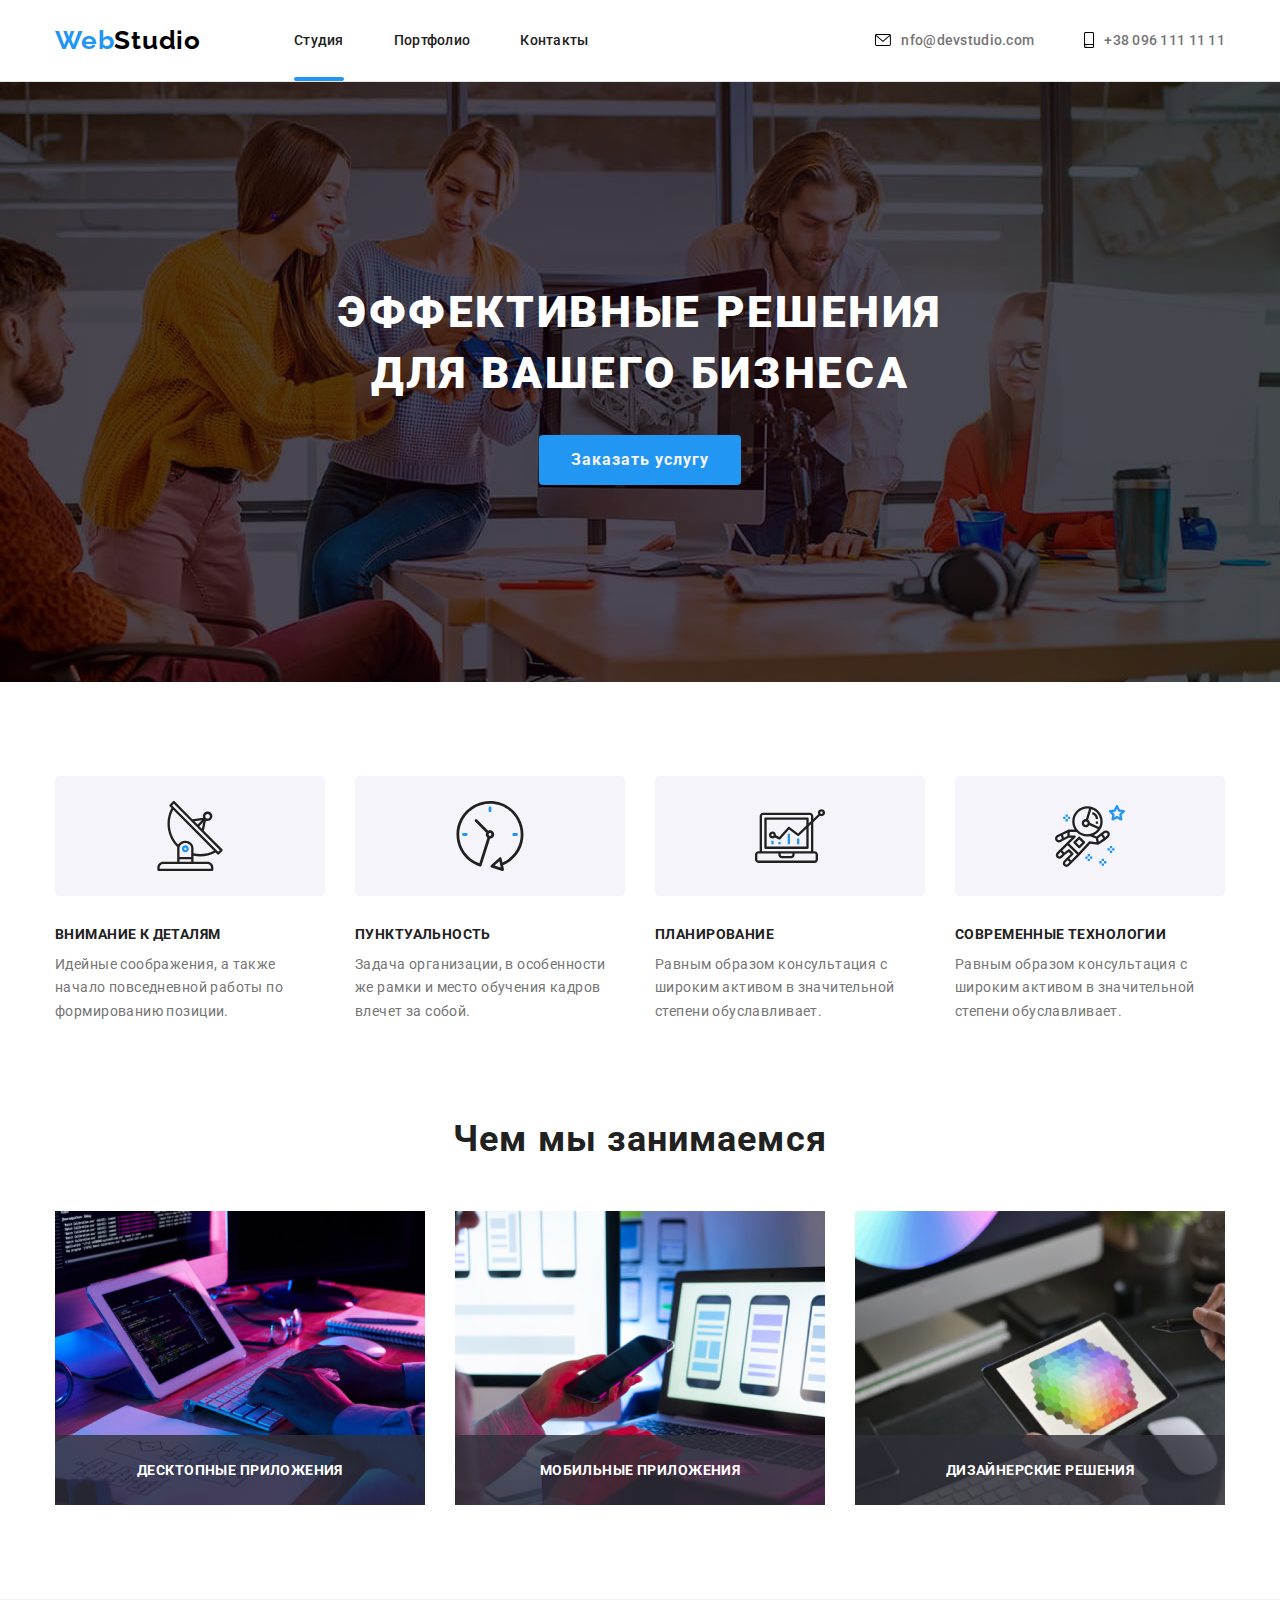
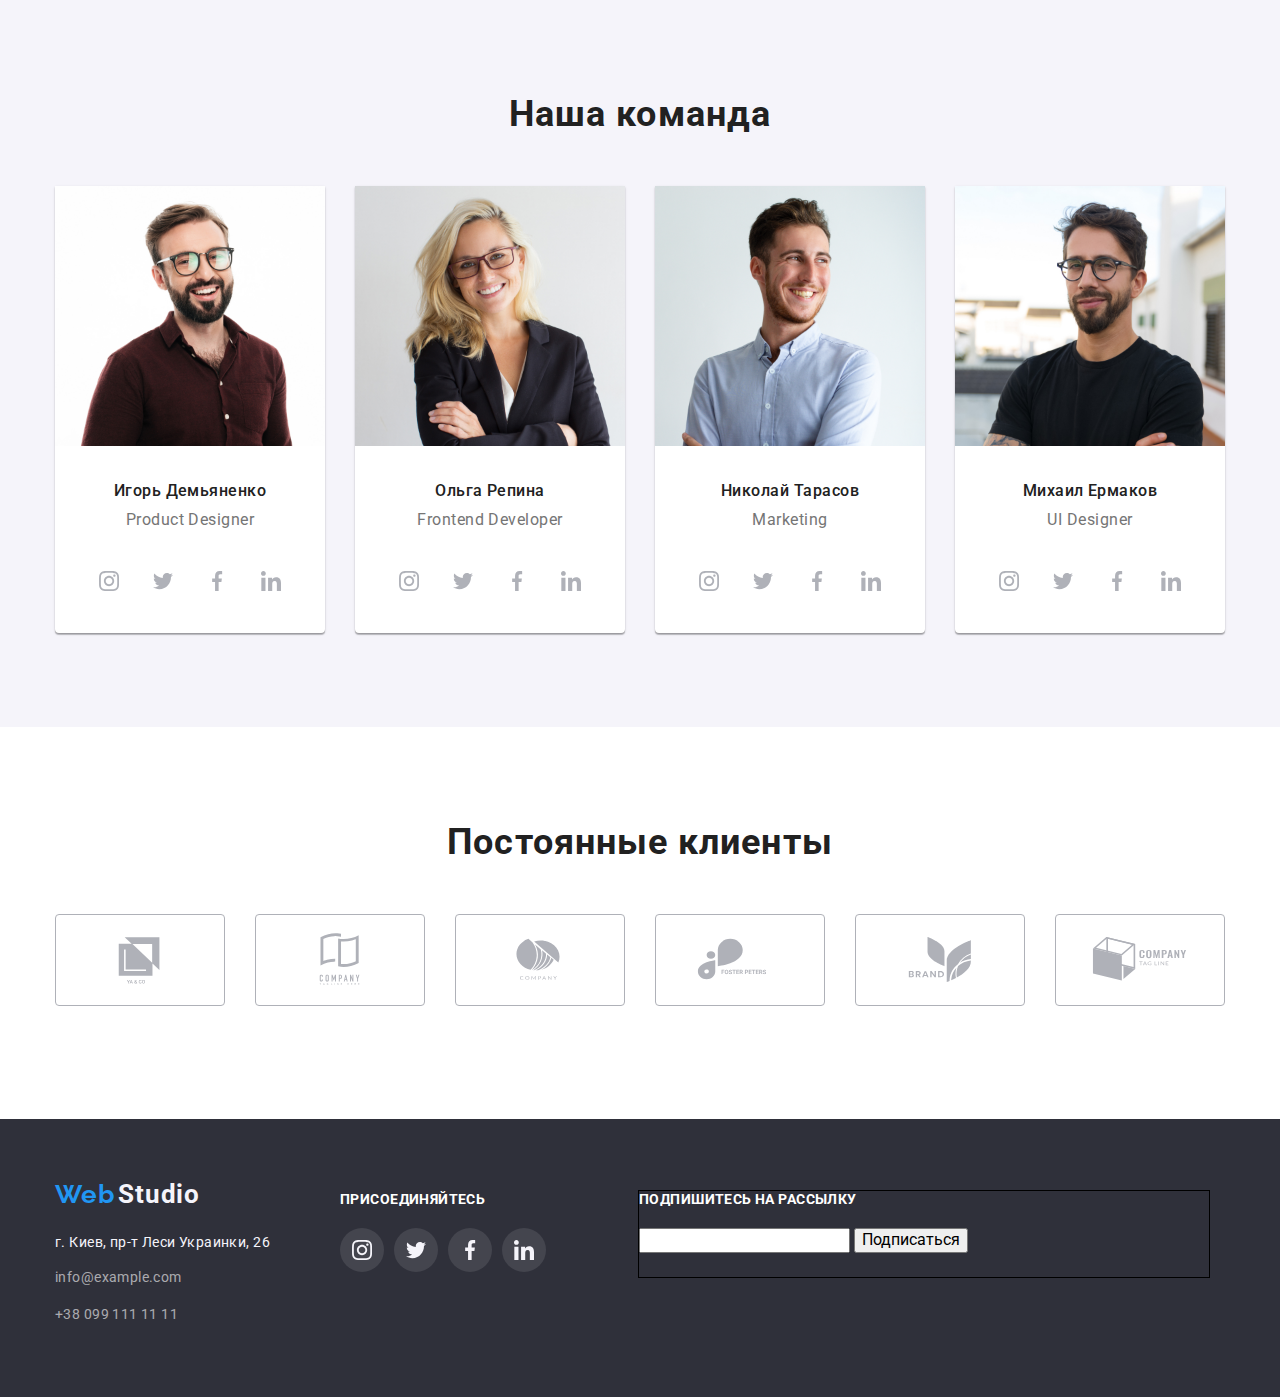
==== index.html @ 7c8ca5d4 "push" ====
<!DOCTYPE html>
<html lang="ru">

<head>
    <meta charset="UTF-8">
    <meta http-equiv="X-UA-Compatible" content="IE=edge">
    <meta name="viewport" content="width=device-width, initial-scale=1.0">
    <title>WebStudio</title>
    <link rel="stylesheet" href="https://cdnjs.cloudflare.com/ajax/libs/modern-normalize/1.1.0/modern-normalize.min.css">
    <link rel="stylesheet" href="./css/styles.css">
    
    <link rel="preconnect" href="https://fonts.googleapis.com">
    <link rel="preconnect" href="https://fonts.gstatic.com" crossorigin>
    <link href="https://fonts.googleapis.com/css2?family=Raleway:wght@700&family=Roboto:wght@400;500;700;900&display=swap" rel="stylesheet"> 
</head>
<body>
<header class="page-header">
    <div class="conteiner conteiner-nav">
    <nav class="conteiner-nav">   
    <a href="index.html" class="logo"><span class="web">Web</span>Studio</a>
    <ul class="site-nav list">
        <li class="item">
            <a class="link current"  href="index.html">Студия</a>
        </li>
        <li class="item">
            <a class="link" href="portfolio.html">Портфолио</a>
        </li>
        <li class="item">
            <a class="link" href="#">Контакты</a>
        </li>
    </ul>
</nav>
<ul class="list-contacts list">
    <li class="item">
        <a class="contact" href="mailto:nfo@devstudio.com">
            <svg class="icon-mail">
                <use href="./img/SVG/icons.svg#envelope"></use>
                </svg> 
            nfo@devstudio.com</a>
    </li>
    <li class="item">
        <a class="contact" href="tel:+380961111111">
            <svg class="icon-tell">
                <use href="./img/SVG/icons.svg#smartphone"></use>
                </svg> 
            +38 096 111 11 11</a>
    </li>
</ul>
</div>
</header>
<main>
    <div class="conteiner-fon">
        <section class="hero">
        <div class="conteiner">
            <h1 class="hero-caption">Эффективные решения для вашего бизнеса</h1>
            <button class="hero-button" data-modal-open  type="button">Заказать услугу</button>   
        </div>
        </section>
        </div>
    <section class="post">
        <div class="conteiner post-cont">
        <ul class="list post-conteiner">
            <li class="list-post">

                <div class="icon-post-conteiner">
                    <svg class="icon-post">
                    <use href="./img/SVG/icons.svg#antenna"></use>
                    </svg> 
                </div>

                <h3 class="post-title">Внимание к деталям</h3>
               <p class="post-text"> Идейные соображения, а также начало повседневной работы по формированию позиции.</p>
            </li>
            <li class="list-post icon-clock">
                <div class="icon-post-conteiner">
                    <svg class="icon-post">
                    <use href="./img/SVG/icons.svg#clock"></use>
                    </svg> 
                </div>
                <h3 class="post-title">Пунктуальность</h3>
                <p class="post-text">Задача организации, в особенности же рамки и место обучения кадров влечет за собой.</p>
            </li>
            <li class="list-post icon-diagram">
                <div class="icon-post-conteiner">
                    <svg class="icon-post">
                    <use href="./img/SVG/icons.svg#diagram"></use>
                    </svg> 
                </div>
                <h3 class="post-title">Планирование</h3>
                <p class="post-text"> Равным образом консультация с широким активом в значительной степени обуславливает.</p>
            </li>
            <li class="list-post icon-astronaut">
                <div class="icon-post-conteiner">
                    <svg class="icon-post">
                    <use href="./img/SVG/icons.svg#astronaut"></use>
                    </svg> 
                </div>
                <h3 class="post-title">Современные технологии</h3>
                <p class="post-text"> Равным образом консультация с широким активом в значительной степени обуславливает.</p>
            </li>
        </ul>
    </div>
    </section>
    <section class="work">
        <div class="conteiner">
        <h2 class="work-title">Чем мы занимаемся</h2>
        <ul class="list work-conteiner">
        <div class="work-title-conteiner">
            <li class="list-work"><img src="img/box1.jpg" width="370" alt="Разрабатка программы">
            <div class="img-work-conainer">
                <p class="text-work-conteiner">Десктопные приложения</p>
            </div>
        </div>
            </li>

            <div class="work-title-conteiner">
            <li class="list-work"><img src="img/img.jpg" width="370" alt="Мобильное приложение">
                <div class="img-work-conainer">
                    <p class="text-work-conteiner">Мобильные приложения</p>
                </div>
            </div>
            </li>
             
            <div class="work-title-conteiner">
            <li class="list-work"><img src="img/img1.jpg" width="370" alt="Дизайн">
                <div class="img-work-conainer">
                    <p class="text-work-conteiner">Дизайнерские решения</p>
                </div>
            </div>
            </li>
        </ul>
    </div>
    </section>

      
    <section class="team team-fon">
        <div class="conteiner team-cont">
        <h2 class="team-caption">Наша команда</h2> 
        <ul class="list team-conteiner">
            <li class="team-picture">
                <img class="picture" src="img/img5.jpg" width="270" alt="Игорь Демьяненко">
                <h3 class="team-title">Игорь Демьяненко</h3>
                <p class="team-text">Product Designer</p>
                <ul class="box-icon">
                    <li>
                        <a href="#" class="button">
                        <svg class="icon-button">
                        <use href="./img/SVG/icons.svg#instagram"></use>
                        </svg>  
                    </a>
                    </li>

                    <li>
                        <a href="#" class="button">
                        <svg class="icon-button">
                        <use href="./img/SVG/icons.svg#twitter"></use>
                        </svg>  
                    </a>
                    </li>

                    <li>
                        <a href="#" class="button">
                        <svg class="icon-button" >
                        <use href="./img/SVG/icons.svg#facebook"></use>
                        </svg>  
                    </a>
                    </li>

                    <li>
                        <a href="#" class="button">
                        <svg class="icon-button" >
                        <use href="./img/SVG/icons.svg#linkedin"></use>
                        </svg>  
                    </a>
                    </li>
                </ul>
            </li>

            <li class="team-picture">
                <img class="picture" src="img/img4.jpg" width="270" alt="Ольга Репина">
                <h3 class="team-title">Ольга Репина</h3>
                <p class="team-text">Frontend Developer</p>
                <ul class="box-icon">
                    <li>
                        <a href="#" class="button">
                        <svg class="icon-button">
                        <use href="./img/SVG/icons.svg#instagram"></use>
                        </svg>  
                    </a>
                    </li>

                    <li>
                        <a href="#" class="button">
                        <svg class="icon-button">
                        <use href="./img/SVG/icons.svg#twitter"></use>
                        </svg>  
                    </a>
                    </li>

                    <li>
                        <a href="#" class="button">
                        <svg class="icon-button" >
                        <use href="./img/SVG/icons.svg#facebook"></use>
                        </svg>  
                    </a>
                    </li>

                    <li>
                        <a href="#" class="button">
                        <svg class="icon-button" >
                        <use href="./img/SVG/icons.svg#linkedin"></use>
                        </svg>  
                    </a>
                    </li>
                </ul>
            </li>

            <li class="team-picture">
                <img class="picture" src="img/img2.jpg" width="270" alt="Николай Тарасов">
                <h3 class="team-title">Николай Тарасов</h3>
                <p class="team-text">Marketing</p>
                <ul class="box-icon">
                    <li>
                        <a href="#" class="button">
                        <svg class="icon-button">
                        <use href="./img/SVG/icons.svg#instagram"></use>
                        </svg>  
                    </a>
                    </li>

                    <li>
                        <a href="#" class="button">
                        <svg class="icon-button">
                        <use href="./img/SVG/icons.svg#twitter"></use>
                        </svg>  
                    </a>
                    </li>

                    <li>
                        <a href="#" class="button">
                        <svg class="icon-button" >
                        <use href="./img/SVG/icons.svg#facebook"></use>
                        </svg>  
                    </a>
                    </li>

                    <li>
                        <a href="#" class="button">
                        <svg class="icon-button" >
                        <use href="./img/SVG/icons.svg#linkedin"></use>
                        </svg>  
                    </a>
                    </li>
                </ul>
            </li>

            <li class="team-picture">
                <img class="picture" src="img/img3.jpg" width="270" alt="Михаил Ермаков">
                <h3 class="team-title">Михаил Ермаков</h3>
                <p class="team-text">UI Designer</p>
                <ul class="box-icon">
                    <li>
                        <a href="#" class="button">
                        <svg class="icon-button">
                        <use href="./img/SVG/icons.svg#instagram"></use>
                        </svg>  
                    </a>
                    </li>

                    <li>
                        <a href="#" class="button">
                        <svg class="icon-button">
                        <use href="./img/SVG/icons.svg#twitter"></use>
                        </svg>  
                    </a>
                    </li>

                    <li>
                        <a href="#" class="button">
                        <svg class="icon-button" >
                        <use href="./img/SVG/icons.svg#facebook"></use>
                        </svg>  
                    </a>
                    </li>

                    <li>
                        <a href="#" class="button">
                        <svg class="icon-button" >
                        <use href="./img/SVG/icons.svg#linkedin"></use>
                        </svg>  
                    </a>
                    </li>
                </ul>
            </li>
        </ul>
    </div>
    </section>
 

    <section class="clients">
        <div class="conteiner clients-conteiner">
            <h2 class="clients-caption">Постоянные клиенты</h2>
            <ul class="list box-caption">

                <li>
                    <a href="#" class="box-clients">
                        <svg class="box-button">
                        <use href="./img/SVG/icons.svg#Logo"></use>
                        </svg>  
                    </a>
                </li>

                <li>
                    <a href="#" class="box-clients">
                    <svg class="box-button">
                        <use href="./img/SVG/icons.svg#Logo-1"></use>
                        </svg> 
                    </a>
                </li>

                <li> 
                    <a href="#" class="box-clients">
                    <svg class="box-button">
                        <use class="box-button-clien" href="./img/SVG/icons.svg#Logo-2"></use>
                        </svg> 
                    </a>
                </li>

                <li >
                    <a href="#" class="box-clients">
                    <svg class="box-button">
                        <use href="./img/SVG/icons.svg#Logo-3"></use>
                        </svg> 
                    </a>
                </li>

                <li> 
                    <a href="#" class="box-clients">
                    <svg class="box-button">
                        <use href="./img/SVG/icons.svg#Logo-4"></use>
                        </svg>  
                    </a> 
                </li>

                <li>
                    <a href="#" class="box-clients">
                    <svg class="box-button">
                        <use href="./img/SVG/icons.svg#Logo-5"></use>
                        </svg> 
                    </a>
                </li>
            </ul>
         </div>
    </section>
</main>

<footer class="footer">
    <div class="conteiner footer-conteiner">
        <div class="logo-conteiner">
        <div class="logo-web">
         <span class="web-footer">Web</span> <span class="logo-footer">Studio</span>
        </div>
       <address> 
        <p class="address">г. Киев, пр-т Леси Украинки, 26</p>
        <ul class="items-contacts list">
            <li class="item">
                <a class="contact-footer" href="mailto:info@example.com">info@example.com</a>
            </li>
            <li class="item">
                <a class="contact-footer" href="tel:+380991111111">+38 099 111 11 11</a>
            </li>
        </ul>
    </address>
     </div>
     
    <div class="footer-social-networks">
    <div class="social-networks">
    <h3 class="title">присоединяйтесь</h3>
    
    <ul class="footer-icon list">

    <li>
        <a href="#"  class="button-social-networks">
            <svg class="icon-button-networks">
            <use href="./img/SVG/icons.svg#instagram"></use>
            </svg>  
        </a>
    </li>
    <li>
        <a href="#"  class="button-social-networks">
        <svg class="icon-button-networks">
        <use href="./img/SVG/icons.svg#twitter"></use>
        </svg>  
    </a>
    </li>
    <li>
        <a href="#"  class="button-social-networks">
        <svg class="icon-button-networks">
        <use href="./img/SVG/icons.svg#facebook"></use>
        </svg>  
    </a>
    </li>
    <li>
        <a href="#"  class="button-social-networks">
        <svg class="icon-button-networks">
        <use href="./img/SVG/icons.svg#linkedin"></use>
        </svg>  
    </a>
    </li>
    </ul>
    </div>
</div>

<div class="footer-subscribe">
    <h3 class="title">Подпишитесь на рассылку</h3>
    <form action="">
        <label for="">
            <input type="email" name="email">
        </label>
        <button>Подписаться</button>
    </form>

</div>

</div>
</footer>

<div class="backdrop is-hidden" data-modal>
    <div class="modal">
        <button class="close" data-modal-close>
            <svg class="close-img">
                <use href="./img/SVG/icons.svg#close"></use>
            </svg>
        </button>
    </div>
</div>

<script src="./js/modal.js"></script>
</body>
</html>
---- css/styles.css ----
/* normalize */
html{
  box-sizing: border-box;
}
*,
*::before,
*::after {
  box-sizing:inherit;
}

ol, ul, li{
  margin: 0;
  padding: 0;
}

h1, h2, h3, h4, h5, h6{
  margin: 0;
  padding: 0;
}
p{
  margin: 0;
  padding: 0;
}
a {
  display: inline-block;
}


:root{
  --primary-text-color:#212121;
  --secondary-text-color:#757575;
  --accent-color:#2196F3;
  --contact-color:rgba(255, 255, 255, 0.6);
  --logo-color:#000000;
  --button-color:#F5F4FA;
  --background-color:#2F303A;
  --white-color:#FFFFFF;
  --color-examples-border:#EEEEEE;
  --box-button:#AFB1B8;
}

body{
  font-family: 'Roboto', sans-serif;
  background-color: var(--white-color);

}

.list{
list-style: none;
}

/* conteiner */

.conteiner{
width: 1200px;
padding-left: 15px;
padding-right: 15px;
margin-left: auto;
margin-right: auto;
/* outline: 1px solid black; */
}

/* page-header */
.page-header{
  border-bottom: 1px solid #E5E5E5;
}
/* logo*/
.web{
font-family: 'Raleway';
font-style: normal;
font-weight: 700;
font-size: 26px;
line-height: 1.2;
letter-spacing: 0.03em;
color:var(--accent-color) ;
text-decoration: none;
}
.logo{
font-family: 'Raleway';
font-style: normal;
font-weight: 700;
font-size: 26px;
line-height: 1.2;
letter-spacing: 0.03em;
color: var(--logo-color);
text-decoration: none;
transition: color 250ms cubic-bezier(0.4, 0, 0.2, 1);
}
.logo:hover,
.logo:focus{
color:var(--accent-color);
}


/* footer */

.footer{
  padding-top: 60px;
  padding-bottom: 60px;
}

.footer .web-footer {
font-family: 'Raleway';
font-style: normal;
font-weight: 700;
font-size: 26px;
line-height: 1.2;
letter-spacing: 0.03em;
color:var(--accent-color) ;
text-decoration: none;
}

.footer .logo-footer{
font-style: normal;
font-weight: 700;
font-size: 26px;
line-height: 1.2;
letter-spacing: 0.03em;
color: var(--button-color);
}
/* .footer-color .logo-footer:hover,
.footer-color .logo-footer:hover{
color:var(--accent-color);
} */

/* footer-color */
.footer{
  background-color: var(--background-color);
}

.logo-web{
  margin-bottom: 20px;
}

.footer-conteiner{
  display: flex;
}
.logo-conteiner{
  display: block;
}

.footer-social-networks{
  display: flex;
  margin-top: 12px;
  margin-left: 70px;
}

.social-networks{
  display: block;

}
.title{
  font-style: normal;
  font-weight: 700;
  font-size: 14px;
  line-height: 1.2;
  letter-spacing: 0.03em;
  text-transform: uppercase;
  
  color: #FFFFFF;

  margin-bottom: 20px;
  text-align:left;
  
}
.footer-icon{
  display: flex;
  gap: 10px;
}

.button-social-networks{
  border: none;
  width: 44px;
  height: 44px;
  padding: 12px;
  background-color:rgba(255, 255, 255, 0.1);
  border-radius: 120px;
  cursor: pointer;
  transition:background-color 250ms cubic-bezier(0.4, 0, 0.2, 1);
}
.button-social-networks:hover,
.button-social-networks:focus{
background-color: var(--accent-color);
}


.icon-button-networks{
  width: 20px;
  height: 20px;
  cursor: pointer;
  fill:var(--button-color);
  }
  
.button-social-networks:hover .icon-button-networks,
.button-social-networks:focus .icon-button-networks{
fill:var(--button-color);
}

.footer-subscribe{
  width: 570px;
  height: 86px;
  outline: 1px solid black;
  margin-left: 93px;
  margin-top: 12px;
  padding: 0;
}


/* conteiner-nav */
.conteiner-nav{
display: flex;
align-items: center;
}

/* site-nav */
.site-nav{
display: flex;
margin-left: 93px;
}

.link{
display: block;
padding-top:32px;
padding-bottom:32px;

font-style: normal;
font-weight: 500;
font-size: 14px;
line-height: 1.2;
letter-spacing: 0.02em;
color: var(--primary-text-color);
text-decoration: none;

transition: color 250ms cubic-bezier(0.4, 0, 0.2, 1);
}


.site-nav .link:hover,
.site-nav .link:focus
{
color: var(--accent-color);
}



.site-nav .item + .item{
  margin-left: 50px;
}


.item{
  position: relative;
  
}

.current:after{
  position: absolute;
  display: block;
  content: " ";
  width:100%;
  height:4px;
  border-radius: 2px;
  background-color: var(--accent-color);
  bottom: 0;
  left: 0;

  transition: transform 250ms cubic-bezier(0.4, 0, 0.2, 1);
  transform: scaleX(1);
  
}

.current:hover::after{
  transform: scaleX(0);
  
}





/* list-contacts */
.list-contacts{
display:flex;
align-items: center;
margin-left: auto;
}

.contact{
display: flex;
font-style: normal;
font-weight: 500;
font-size: 14px;
line-height: 1.2;
letter-spacing: 0.02em;
color: var(--secondary-text-color);
text-decoration: none;

align-items: center;
justify-content: center;

transition: color 250ms cubic-bezier(0.4, 0, 0.2, 1);
}

.list-contacts .contact:hover,
.list-contacts .contact:focus{
color: var(--accent-color);
}

.list-contacts .item + .item{
  margin-left: 50px;
}

/* icon-mail */
.icon-mail{
  width: 16px;
  height: 12px;
  margin-right: 10px;
  cursor: pointer;

  transition: fill 250ms cubic-bezier(0.4, 0, 0.2, 1);
}
.icon-mail:hover,
.icon-mail:focus{
  fill: var(--accent-color);
}

.contact:hover .icon-mail,
.contact:focus .icon-mail{
  fill: var(--accent-color);
}

.icon-tell{
  width: 10px;
  height: 16px;
  margin-right: 10px;
  cursor: pointer;
  transition: fill 250ms cubic-bezier(0.4, 0, 0.2, 1);

}

.icon-tell:hover,
.icon-tell:focus{
  fill: var(--accent-color);
}

.contact:hover .icon-tell,
.contact:focus .icon-tell{
  fill: var(--accent-color);
}

/* items-contacts */

.contact-footer{
font-style: normal;
font-weight: 400;
font-size: 14px;
line-height: 2;
letter-spacing: 0.03em;
color: var(--contact-color);
text-decoration: none;
margin-bottom: 9px;

transition: color 250ms cubic-bezier(0.4, 0, 0.2, 1);
}

.contact-footer:hover,
.contact-footer:focus
{
color: var(--accent-color);
}

.address{
font-style: normal;
font-weight: 400;
font-size: 14px;
line-height: 1.7;
letter-spacing: 0.03em;
color: var(--button-color);

margin-bottom: 9px;
}


/* hero */
.conteiner-fon{
  max-width: 1600px;
  height: 600px;
  margin-left: auto;
  margin-right: auto;
  /* outline: 1px solid black; */

 background-image: linear-gradient(
  to right,
  rgba(12, 2, 2, 0.5),
  rgba(17, 5, 17, 0.5),
  rgba(3, 10, 3, 0.5)),
  url(../img/Fon.jpg);
  background-position: center;
  background-size: cover;
  background-repeat: no-repeat;
}

.hero{
  text-align: center;
  padding-top: 200px;
  padding-bottom: 200px; 
}
.hero .hero-caption{
width: 696px;
margin-left: auto;
margin-right: auto;
margin-bottom: 30px;

font-style: normal;
font-weight: 900;
font-size: 44px;
line-height: 1.4;
text-align: center;
letter-spacing: 0.06em;
text-transform: uppercase;
color:var(--white-color);
}

.hero .hero-button{
padding: 10px 32px;

font-style: normal;
font-weight: 700;
font-size: 16px;
line-height: 1.9;
align-items:center;
text-align:center;
letter-spacing: 0.06em;
color: var(--button-color);

background-color:var(--accent-color);
min-width: 200px;
height: 50px;
border-radius: 4px;
cursor: pointer;
border:transparent;
}
.hero .hero-button:hover,
.hero .hero-button:focus{
color:var(--logo-color);
box-shadow: 0px 4px 4px rgba(0, 0, 0, 0.15);
}


/* post */
.post-conteiner{
  display: flex;
  gap: 30px;
}
.post-conteiner .list-post{
  width: 270px;
  text-align: left;
}



.post{
text-align: center;
padding-bottom: 94px;
padding-top: 94px;
}

.post .post-title{
margin-bottom: 10px;

font-style: normal;
font-weight: 700;
font-size: 14px;
line-height: 1.2;
letter-spacing: 0.03em;
text-transform: uppercase;
color: var(--primary-text-color);
}
.post .post-text{
font-style: normal;
font-weight: 400;
font-size: 14px;
line-height: 1.7;
letter-spacing: 0.03em;

color: var(--secondary-text-color);
}


.icon-post-conteiner{
  width: 270px;
  height: 120px;
  background-repeat: no-repeat;
  background-position: center;
  background-color: var(--button-color);
  border-radius: 4px;
  margin-bottom: 30px;

  display: flex;
  justify-content: center;
  align-items: center;

  /* padding: 25px 100px;
  margin-bottom: 30px; */
  /* outline: 1px solid black; */
}
.icon-post{
  width:70px;
  height:70px;
}

/* work */
.work{
  padding-bottom: 94px;
}

.work-conteiner{
display: flex;
gap: 30px;
}

.list-work{
 display: flex;
}
/* .work-conteiner .list-work+ .list-work{
  margin-left: 30px;
} */


.work .work-title{
margin-bottom: 50px;

font-style: normal;
font-weight: 700;
font-size: 36px;
line-height: 1.2;
text-align: center;
letter-spacing: 0.03em;
color: var(--primary-text-color);
}
.work-title-conteiner{
  position: relative;
}

.img-work-conainer{
  display: flex;
  width: 100%;
  height: 70px;
  background: rgba(47, 48, 58, 0.8);
  justify-content: center;
  align-items: center;

  position: absolute;
  bottom: 0;
  left: 0;
}

.text-work-conteiner{
  display: block;
font-style: normal;
font-weight: 700;
font-size: 14px;
line-height: 1.2;
text-align: center;
letter-spacing: 0.03em;
text-transform: uppercase;
color: var(--white-color);

}


/* team-fon */

.team-fon{
margin-left: auto;
margin-right: auto;
background-color: #F5F4FA;
}
/* team */
.team{
  padding-bottom: 94px;
  padding-top: 94px;
}
.team-conteiner{
display: flex;
justify-content: space-between;
}


.team-picture{
border: var(--white-color);
box-shadow: 0px 1px 3px rgba(0, 0, 0, 0.12), 0px 1px 1px rgba(0, 0, 0, 0.14), 0px 2px 1px rgba(0, 0, 0, 0.2);
border-radius: 0px 0px 4px 4px;
background: var(--white-color);
}
 
.picture{
margin-bottom: 30px;
}

.team .team-caption{
margin-bottom: 50px;

font-style: normal;
font-weight: 700;
font-size: 36px;
line-height: 1.2;
text-align: center;
letter-spacing: 0.03em;
color: var(--primary-text-color);
}
.team .team-title{
margin-bottom: 10px;

font-style: normal;
font-weight: 500;
font-size: 16px;
line-height: 1.2;
text-align: center;
letter-spacing: 0.03em;
color: var(--primary-text-color);
}
.team .team-text{
margin-bottom: 30px;

font-family: 'Roboto';
font-style: normal;
font-weight: 400;
font-size: 16px;
line-height: 1.2;
text-align: center;
letter-spacing: 0.03em;
color: var(--secondary-text-color);
}

.box-icon{
  display:flex;
  width: 206px;
  height: 44px;
  list-style: none;
  margin-left: auto;
  margin-right: auto;
  margin-bottom: 30px;
  justify-content: space-between;
  
  /* outline: 1px solid tomato; */
}
.button{
  border: none;
  width: 44px;
  height: 44px;
  padding: 12px;
  background-color:var(--white-color);
  border-radius: 120px;
  cursor: pointer;

  transition: background-color 250ms cubic-bezier(0.4, 0, 0.2, 1);
}
.button:hover,
.button:focus{
background-color: var(--accent-color);
}

.icon-button{
width: 20px;
height: 20px;
cursor: pointer;
fill:var(--box-button);

transition:fill 250ms cubic-bezier(0.4, 0, 0.2, 1);
}

.icon-button:hover,
.icon-button:focus{
fill: var(--white-color);
}

.button:hover .icon-button,
.button:focus .icon-button{
fill: var(--white-color);
}

/* clients */
.clients{
  padding-top: 94px;
  padding-bottom: 113px;
}
.clients-caption{
font-style: normal;
font-weight: 700;
font-size: 36px;
line-height: 1.2;
text-align: center;
letter-spacing: 0.03em;
color: var(--primary-text-color);
margin-bottom: 50px;
}


.box-clients{
  display:flex;
  width: 170px;
  height: 92px;
  list-style: none;
  border: 1px solid #AFB1B8;
  border-radius: 4px;
  align-items: center;
  cursor: pointer;
  justify-content: center;

  transition: border-color 250ms cubic-bezier(0.4, 0, 0.2, 1);

/* outline: 1px solid black; */
}
.box-clients:hover,
.box-clients:focus{
  border-color: var(--accent-color);
}

.box-caption{
  display: flex;
  gap: 30px;
  /* outline: 1px solid black; */
}

.box-button{
 display:block;
 width: 106px;
 height: 60px;
 fill:#AFB1B8;
 cursor: pointer;

 transition: fill 250ms cubic-bezier(0.4, 0, 0.2, 1);
 /* outline: 1px solid black; */
}

.box-button:hover,
.box-button:focus{
  fill:var(--accent-color);
}

.box-clients:hover .box-button,
.box-clients:focus .box-button{
  fill:var(--accent-color);
}

/*----------- Портфолио-----------  */

/* bar */
.examples{
padding-top: 94px;
padding-bottom: 94px;
}
.button-conteiner{
display: flex;
justify-content: center;
margin-bottom: 50px;
}
.button-conteiner .button-item + .button-item{
margin-left: 8px;
}

.examples .button-bar{
padding: 6px 22px;
min-width: 73px;

font-family: 'Roboto';
font-style: normal;
font-weight: 500;
font-size: 16px;
line-height: 1.6;
text-align: center;
letter-spacing: 0.03em;

cursor: pointer;
background-color:var(--button-color);
color: var(--primary-text-color);
border:transparent;
border-radius: 4px;

transition: background-color 250ms cubic-bezier(0.4, 0, 0.2, 1), 
color 250ms cubic-bezier(0.4, 0, 0.2, 1),
box-shadow 250ms cubic-bezier(0.4, 0, 0.2, 1);
}
.examples .button-bar:focus,
.examples .button-bar:hover{
background-color:var(--accent-color);
color:var(--button-color);
box-shadow: 0 10px 10px -5px rgba(0, 0, 0, 0.3);
}
/* examples */
.examples-conteiner{
display: flex;
flex-wrap: wrap;
gap: 30px;
}
.examples-img{
display: block;
}


.examples-border{
width: 370px;
height: 404px;
border: 1px solid var(--color-examples-border);
cursor: pointer;
transition: box-shadow 250ms cubic-bezier(0.4, 0, 0.2, 1);
}

.examples-border:hover{
 box-shadow: 0px 1px 1px rgba(0, 0, 0, 0.12),
 0px 4px 4px rgba(0, 0, 0, 0.06), 1px 4px 6px rgba(0, 0, 0, 0.16);
}

.examples-border:nth-child(n + 7){
  margin-bottom:0px;
  /* background-color: tomato; */
}

/* overlay portfolio  */
.examples-border-img{
  position: relative;
  overflow: hidden;

}


.examples-text-border{
  display: inline-flex;
  position: absolute;
  top:50%;
  left: 50%;
  transform: translate(-50%, -50%);
/*   
  outline: 1px solid black; */

}



.examples-border:hover .examples-overlay{
  transform:translateY(-100%);
}

.examples-overlay{
  width: 100%;
  height: 100%;
  background-color: rgba(33, 150, 243, 0.9);
  position: absolute;
  transition: transform 250ms cubic-bezier(0.4, 0, 0.2, 1);
  transform:translateY(100%);
}


.examples-paragraph{
display: block;
font-family: 'Roboto';
font-style: normal;
font-weight: 400;
font-size: 18px;
line-height: 28px;
letter-spacing: 0.03em;
color: var(--white-color);
width: 322px;
height: 168px;
}



.examples-table{
padding: 20px 24px;
}

.examples .examples-title{
/* text-align: auto; */
margin-bottom: 4px;

font-style: normal;
font-weight: 700;
font-size: 18px;
line-height: 2;
letter-spacing: 0.06em;
color: var(--primary-text-color);
}

.examples .examples-text{
font-style: normal;
font-weight: 400;
font-size: 16px;
line-height: 1.9;
letter-spacing: 0.03em;
color: var(--secondary-text-color);
} 

/* backdrop */
.backdrop{
  position: fixed;
  top: 0;
  left: 0;
  width:100%;
  height: 100%;
  background-color:rgba(0, 0, 0, 0.2);
  opacity: 1;

  transition: opacity 250ms cubic-bezier(0.4, 0, 0.2, 1);

}
.backdrop.is-hidden{
  opacity: 0;
  transition: opacity 250ms cubic-bezier(0.4, 0, 0.2, 1);
  pointer-events: none;
}

.modal{
  position: absolute;
  width: 528px;
  height: 581px;
  background-color: #FFFFFF;
  top: 50%;
  left: 50%;
  transform: translate(-50%, -50%);
  margin: 0;
  padding: 0;
}


.close{
  
  display:flex;
  padding:0;
  width: 30px;
  height: 30px;
  justify-content: center;
  align-items: center;
  border-radius: 45px;
  background-color: var(--white-color);
  margin-top: 18px;
  margin-left: 490px;
}

.close-img{
  display: block;
  background-size: cover;
  object-fit: cover;
  fill:var(--logo-color);
  cursor: pointer;

}

.close:hover{
  background-color: var(--accent-color);
}
.close-img:hover{
 fill: var(--white-color);
}
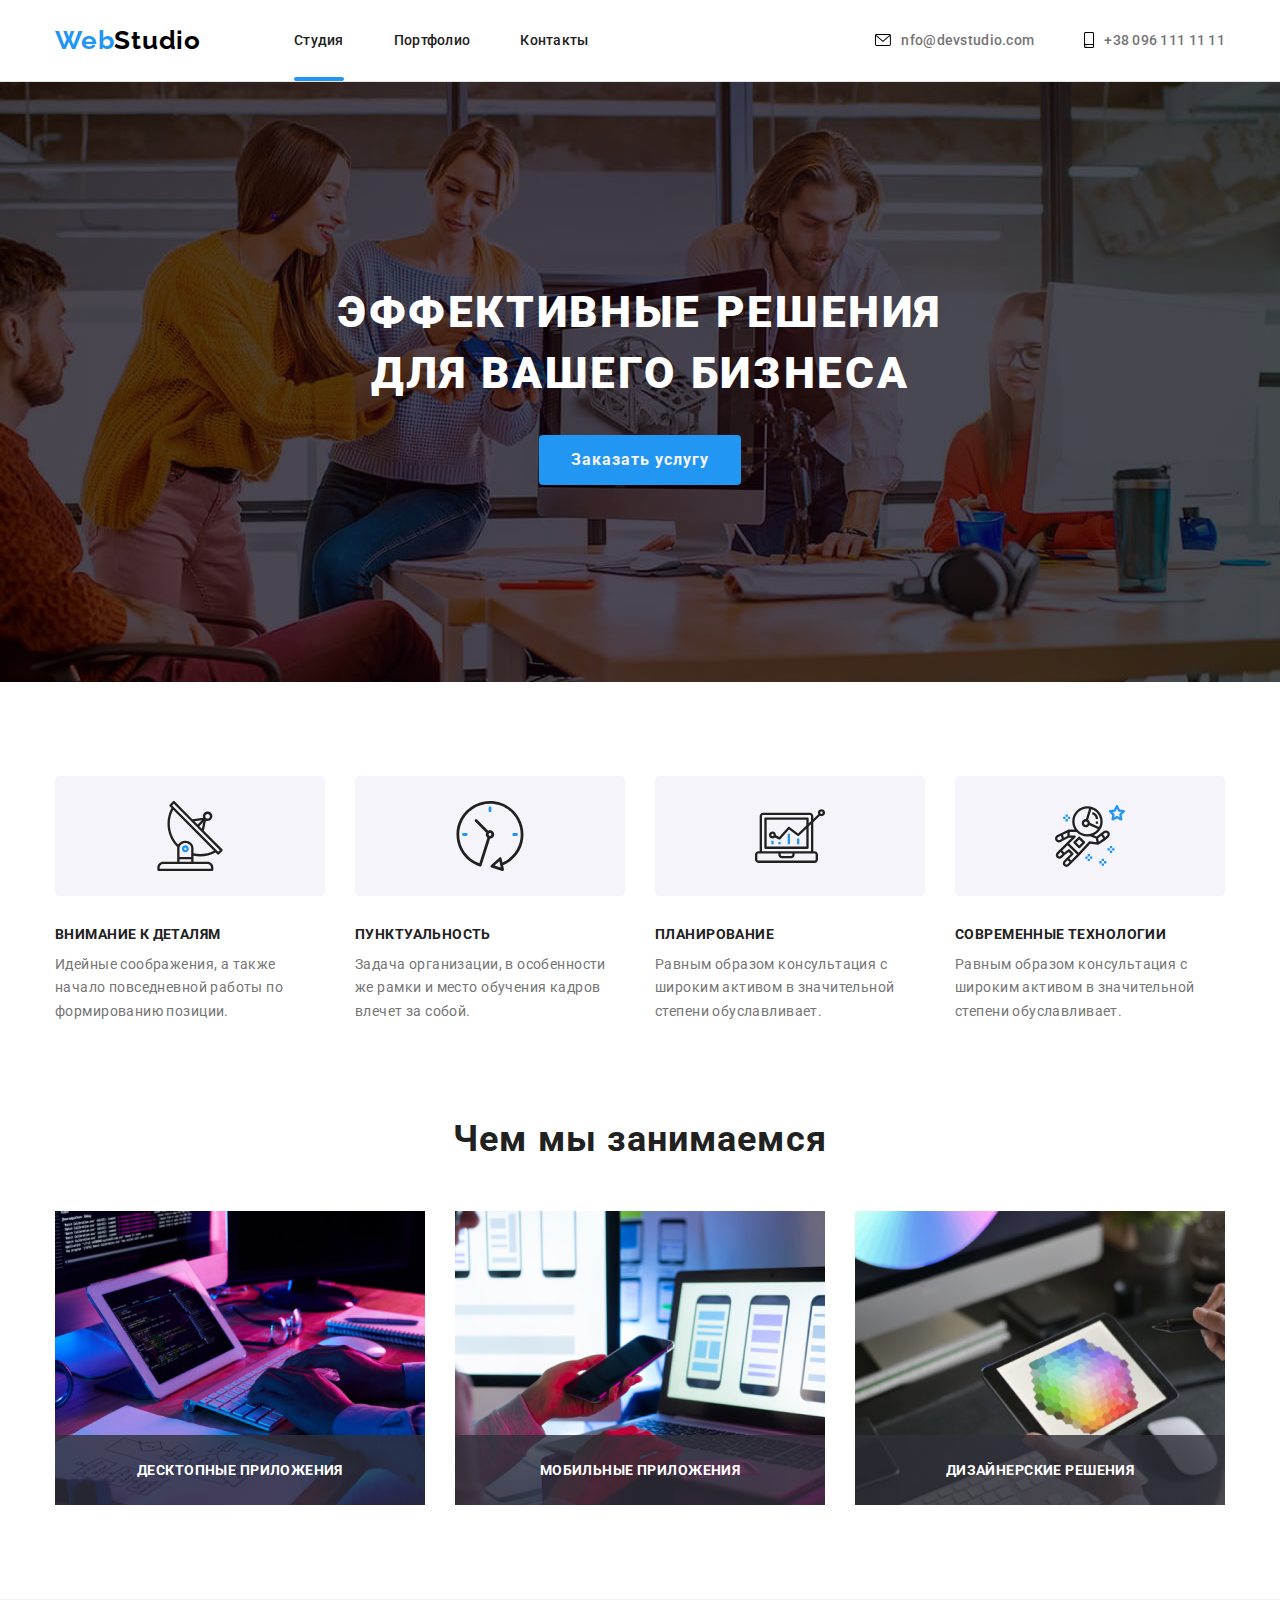
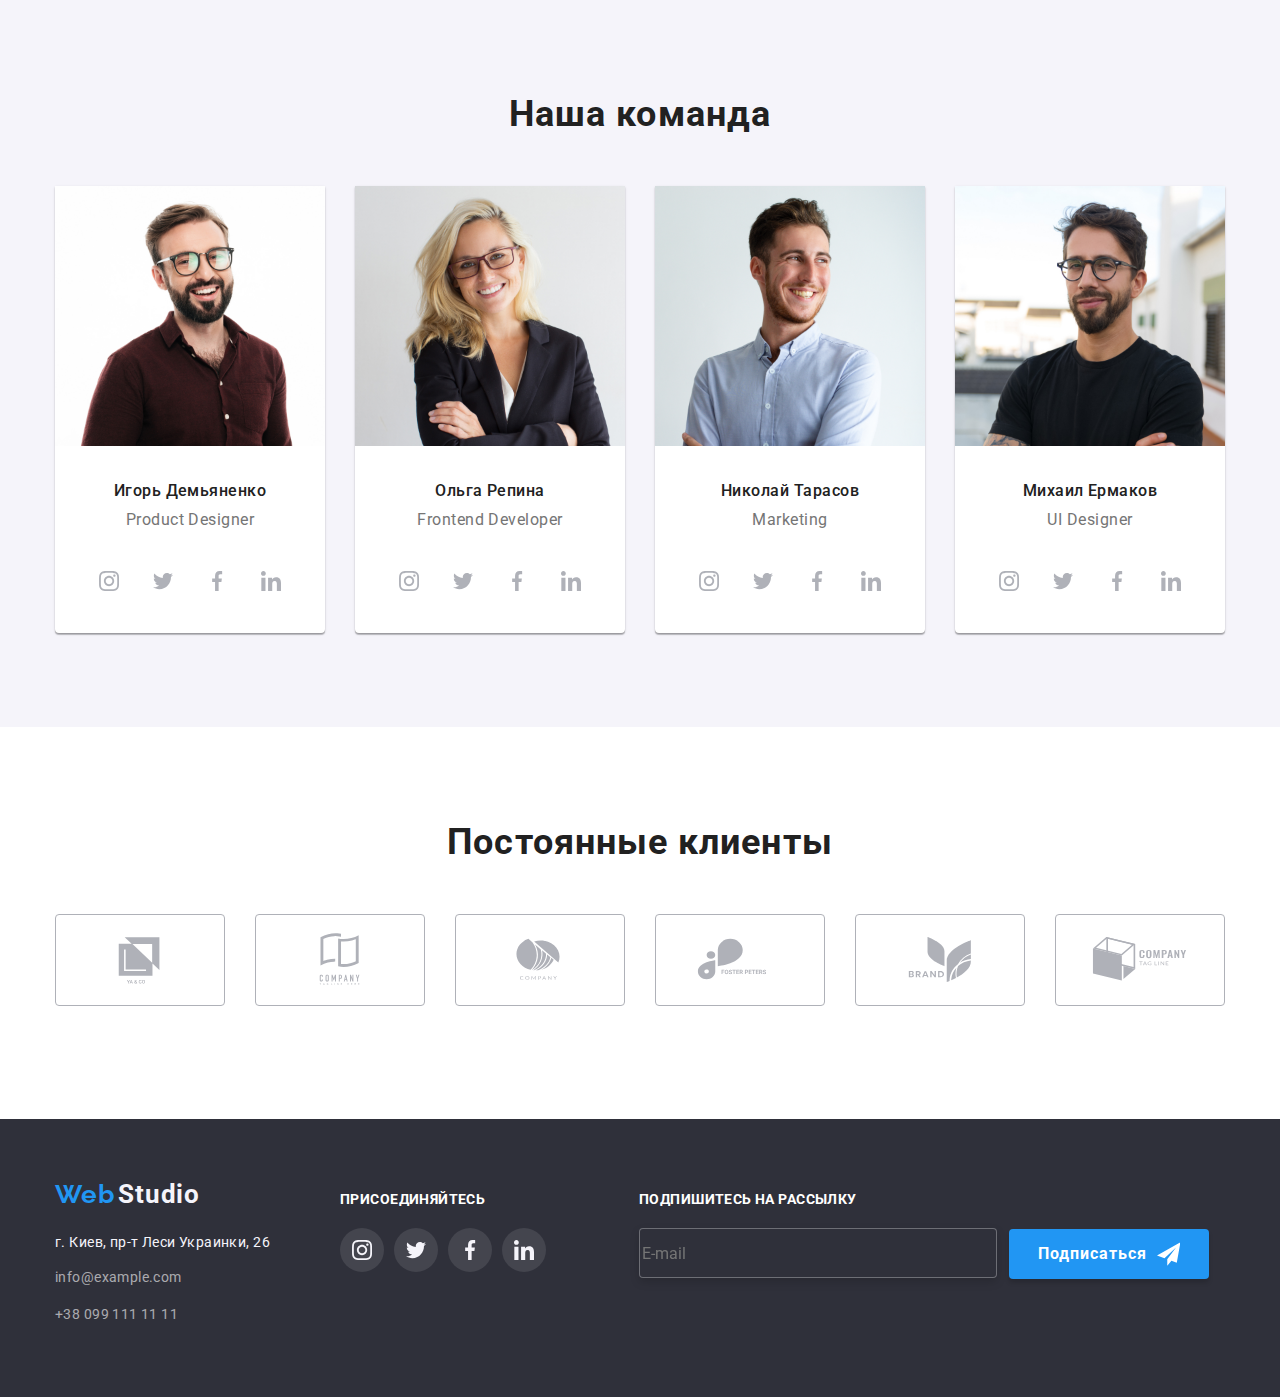
==== commit 0b5aecab: "fixed" ====
--- a/index.html
+++ b/index.html
@@ -413,11 +413,16 @@
 
 <div class="footer-subscribe">
     <h3 class="title">Подпишитесь на рассылку</h3>
+
     <form action="">
-        <label for="">
-            <input type="email" name="email">
-        </label>
-        <button>Подписаться</button>
+    
+            <input type="email" name="email" id="email" placeholder="E-mail" class="footer-email">
+        
+        <button type="submit" class="footer-button"><span class="footer-subscribe-email">Подписаться</span>
+        <svg class="footer-subscribe-icon">
+            <use href="./img/SVG/icons.svg#iconsend"></use>
+        </svg>
+        </button>
     </form>
 
 </div>
--- a/css/styles.css
+++ b/css/styles.css
@@ -197,14 +197,73 @@
 }
 
 .footer-subscribe{
+  display:block;
   width: 570px;
   height: 86px;
-  outline: 1px solid black;
   margin-left: 93px;
   margin-top: 12px;
+  margin-bottom: 20px;
   padding: 0;
-}
-
+
+  /* outline: 1px solid black; */
+}
+
+.footer-email{
+  display: inline-block;
+  width: 358px;
+  height: 50px;
+  border: 1px solid rgba(255, 255, 255, 0.3);
+  filter: drop-shadow(0px 4px 4px rgba(0, 0, 0, 0.15));
+  border-radius: 4px;
+  background: #2F303A;
+
+  margin-right: 8px;
+
+}
+
+.footer-subscribe-email{
+display:block;
+font-style: normal;
+font-weight: 700;
+font-size: 16px;
+line-height: 1.9;
+
+letter-spacing: 0.06em;
+color: #FFFFFF;
+margin-right: 10px;
+
+}
+
+.footer-button{
+display:inline-flex;
+align-items: center;
+justify-content: center;
+width: 200px;
+height: 50px;
+padding:10px 29px;
+
+background: #2196F3;
+box-shadow: 0px 4px 4px rgba(0, 0, 0, 0.15);
+border-radius: 4px;
+border: none;
+
+margin: 0;
+
+}
+
+.footer-subscribe-icon{
+  display: block;
+  width: 24px;
+  height: 24px;
+  
+  object-fit: cover;
+  background-size: cover;
+
+  margin: 0;
+  bottom: 0;
+
+  /* outline: 1px solid black; */
+}
 
 /* conteiner-nav */
 .conteiner-nav{
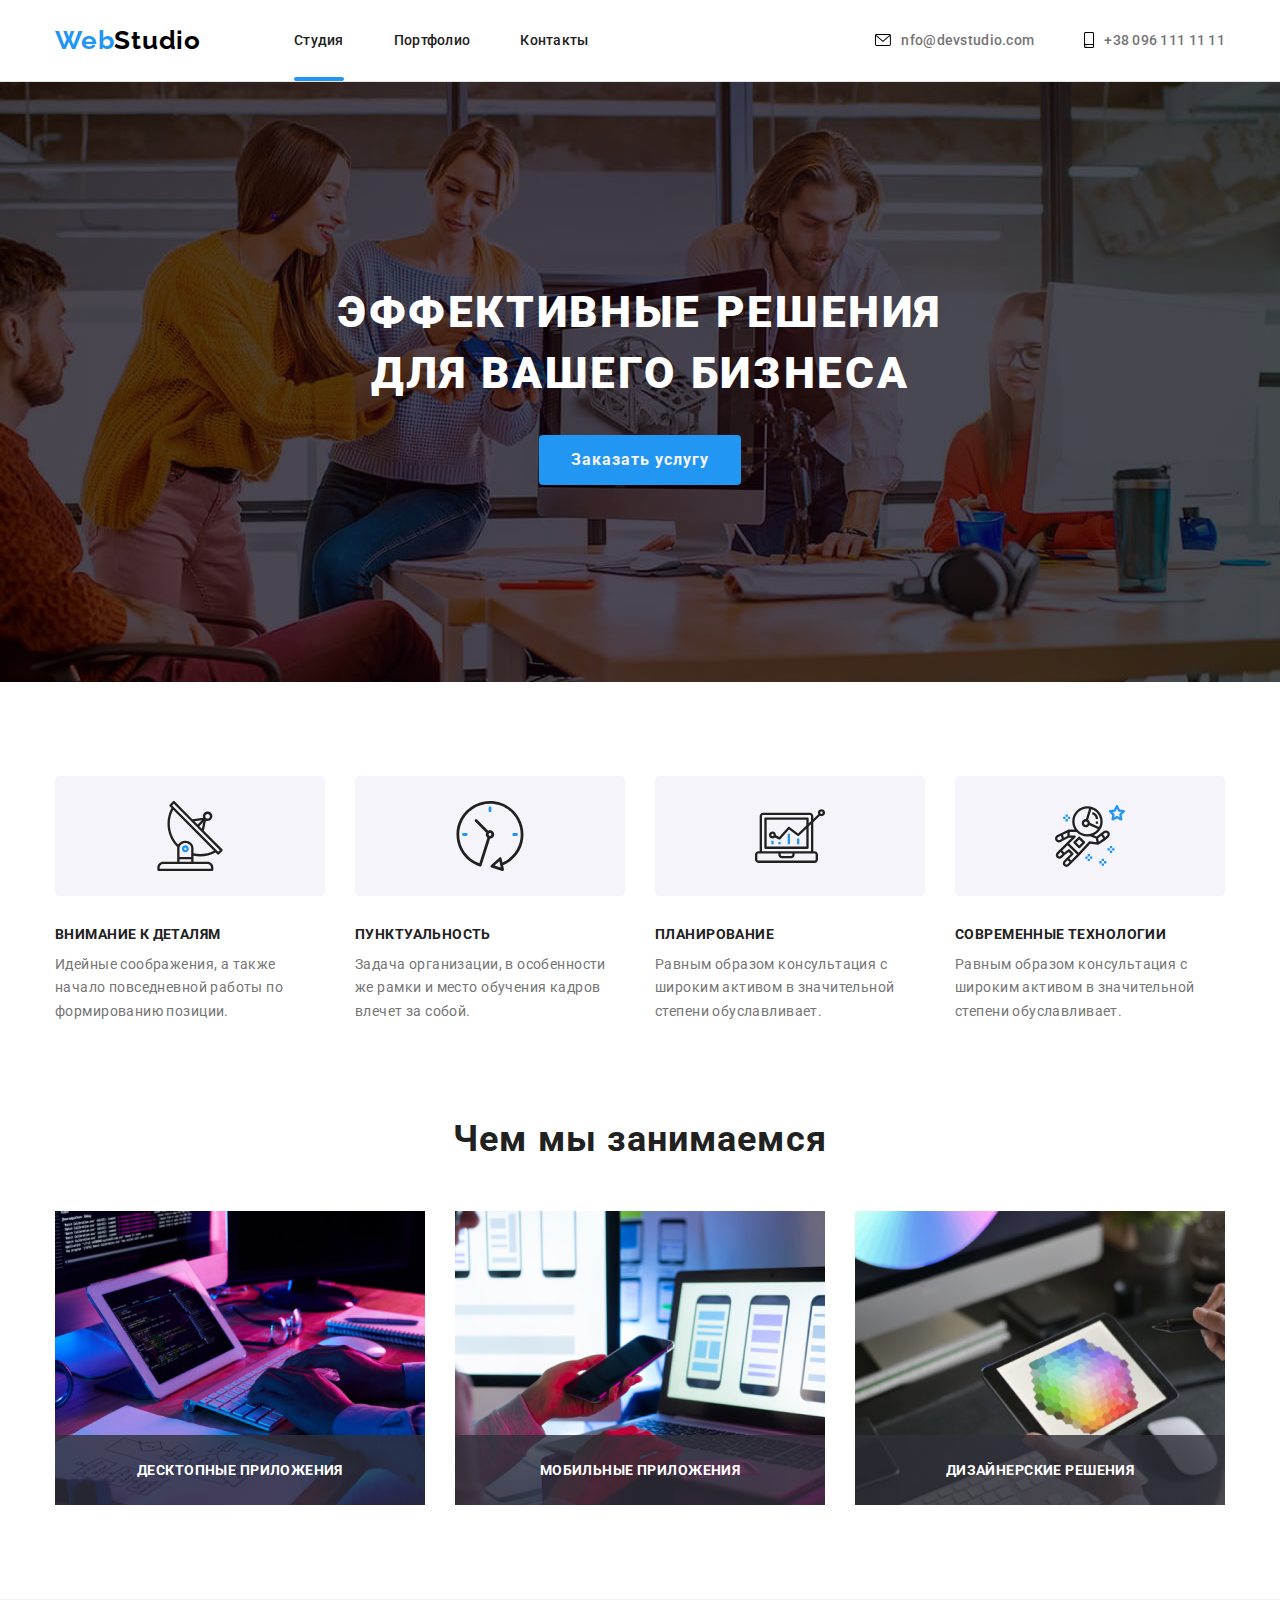
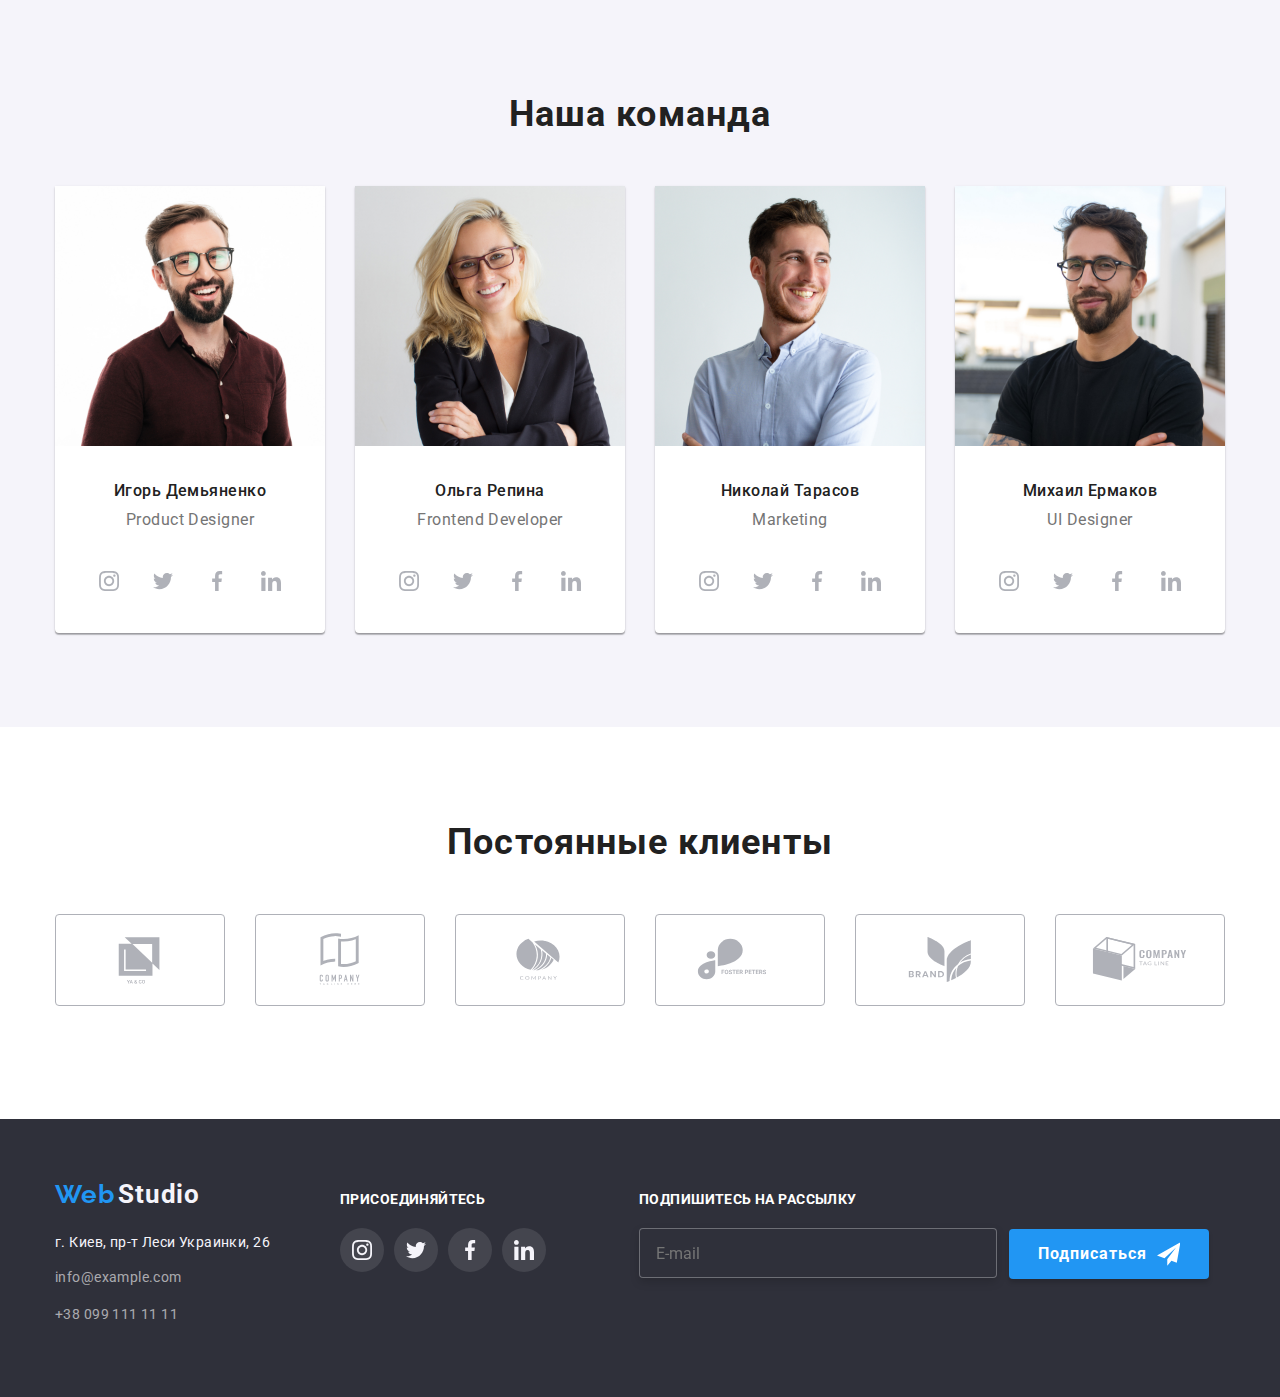
==== commit 8a439b9d: "fixed" ====
--- a/index.html
+++ b/index.html
@@ -414,7 +414,7 @@
 <div class="footer-subscribe">
     <h3 class="title">Подпишитесь на рассылку</h3>
 
-    <form action="">
+    <form>
     
             <input type="email" name="email" id="email" placeholder="E-mail" class="footer-email">
         
@@ -432,11 +432,60 @@
 
 <div class="backdrop is-hidden" data-modal>
     <div class="modal">
-        <button class="close" data-modal-close>
+        <button class="close" data-modal-close> 
             <svg class="close-img">
                 <use href="./img/SVG/icons.svg#close"></use>
             </svg>
         </button>
+
+        <div class="modal-box">
+        <p class="modal-text">Оставьте свои данные, мы вам перезвоним</p>
+        
+            <ul class="modal-box-list">
+                <li class="modal-box-item">
+                    <label for="text" class="modal-box-text">Имя</label>
+                    <div class="modal-box-united">
+                         <input type="text" name="text" id="text" class="modal-box-border">
+                        <svg class="modal-box-icons">
+                             <use href="./img/SVG/icons.svg#person-black"></use>
+                        </svg>
+                    </div>  
+                </li>
+
+                <li class="modal-box-item">
+                    <label for="tel" class="modal-box-text">Телефон</label>
+                <div class="modal-box-united">
+                         <input type="tel" name="tel" id="tel" class="modal-box-border">
+                     <svg class="modal-box-icons">
+                         <use href="./img/SVG/icons.svg#phone-black"></use>
+                     </svg>
+                 </div> 
+                </li>
+
+                <li class="modal-box-item">
+                    <label for="mail" class="modal-box-text">Почта</label>
+                    <div class="modal-box-united">
+                    <input type="email" name="mail" id="mail" class="modal-box-border">
+                    <svg class="modal-box-icons">
+                        <use href="./img/SVG/icons.svg#email-black"></use>
+                    </svg>
+                </div>
+                </li>
+
+                <li class="modal-box-item">
+                    <label for="comment" class="modal-box-text">Комментарий</label>
+                    <textarea name="comment" id="comment" class="comment-box" placeholder="Введите текст"></textarea>
+                </li>
+            </ul>
+        <div class="checkbox-markup">
+        <input type="checkbox" id="checkbox" name="checkbox" class="checkbox-input">
+        <svg class="checkbox-icon">
+            <use href="./img/SVG/icons.svg#icon-check"></use>
+        </svg>
+        <label for="checkbox" class="checkbox-text">Соглашаюсь с рассылкой и принимаю <a class="checkbox-input-text" href="#">Условия договора</a></label>
+    </div>
+        <button type="submit" class="modal-box-button">Отправить</button>
+    </div>
     </div>
 </div>
 
--- a/css/styles.css
+++ b/css/styles.css
@@ -157,7 +157,7 @@
   letter-spacing: 0.03em;
   text-transform: uppercase;
   
-  color: #FFFFFF;
+  color: var(--white-color);
 
   margin-bottom: 20px;
   text-align:left;
@@ -189,11 +189,14 @@
   height: 20px;
   cursor: pointer;
   fill:var(--button-color);
+  transform: scale(1);
+  transform: transform 255ms cubic-bezier(0.4, 0, 0.2, 1) ;
   }
   
 .button-social-networks:hover .icon-button-networks,
 .button-social-networks:focus .icon-button-networks{
 fill:var(--button-color);
+transform: scale(1.3);
 }
 
 .footer-subscribe{
@@ -216,10 +219,13 @@
   filter: drop-shadow(0px 4px 4px rgba(0, 0, 0, 0.15));
   border-radius: 4px;
   background: #2F303A;
-
   margin-right: 8px;
-
-}
+  padding-top: 15px;
+  padding-bottom: 15px;
+  padding-left: 16px;
+  color: rgba(255, 255, 255, 0.6);
+}
+
 
 .footer-subscribe-email{
 display:block;
@@ -229,7 +235,7 @@
 line-height: 1.9;
 
 letter-spacing: 0.06em;
-color: #FFFFFF;
+color: var(--white-color);
 margin-right: 10px;
 
 }
@@ -242,11 +248,11 @@
 height: 50px;
 padding:10px 29px;
 
-background: #2196F3;
+background: var(--accent-color);
 box-shadow: 0px 4px 4px rgba(0, 0, 0, 0.15);
 border-radius: 4px;
 border: none;
-
+cursor: pointer;
 margin: 0;
 
 }
@@ -972,29 +978,235 @@
 
 .modal{
   position: absolute;
+  display: block;
   width: 528px;
   height: 581px;
-  background-color: #FFFFFF;
+  background-color: var(--white-color);
   top: 50%;
   left: 50%;
   transform: translate(-50%, -50%);
   margin: 0;
   padding: 0;
 }
-
+.modal-box{
+  display: block;
+  margin: 0;
+  /* outline: 1px solid black; */
+  width: 448px;
+  /* height: 342px; */
+  margin-left: 40px;
+  margin-bottom: 20px;
+}
+
+
+.modal-box-list{
+  list-style-type: none;
+  margin-bottom: 20px;
+}
+
+.modal-box-item{
+  /* outline: 1px solid black; */
+  margin-bottom: 10px;
+  display: flex;
+  flex-direction: column;
+}
+.modal-box-item:last-child{
+  margin-bottom: 0;
+}
+
+.modal-box-united{
+  position: relative;
+}
+
+
+.modal-box-text{
+font-style: normal;
+font-weight: 400;
+font-size: 12px;
+line-height: 1.2;
+letter-spacing: 0.01em;
+margin-bottom: 4px;
+
+color: #757575;
+
+}
+.comment-box{
+  resize:none;
+  height: 120px;
+  cursor: pointer;
+  padding: 12px 16px;
+  border: 1px solid rgba(33, 33, 33, 0.2);
+  border-radius: 4px;
+}
+.comment-box:hover{
+  border-color: var(--accent-color);
+}
+
+.modal-box-button{
+  display: block;
+  width: 200px;
+  height: 50px;
+  background: var(--accent-color);
+  box-shadow: 0px 4px 4px rgba(0, 0, 0, 0.15);
+  border-radius: 4px;
+  border: none;
+ 
+  margin-left: 124px;
+  margin-top: 30px;
+  cursor: pointer;
+
+
+font-style: normal;
+font-weight: 700;
+font-size: 16px;
+line-height: 1.9;
+align-items: center;
+text-align: center;
+letter-spacing: 0.06em;
+color: var(--white-color);
+}
+
+
+.modal-box-border{
+  border: 1px solid rgba(33, 33, 33, 0.2);
+  border-radius: 4px;
+  width: 448px;
+  height: 40px;
+  cursor:pointer;
+
+  padding-left: 42px;
+  padding-top: 12px;
+  padding-bottom: 12px;
+  
+
+  transition: border 250ms cubic-bezier(0.4, 0, 0.2, 1),
+  border-radius 250ms cubic-bezier(0.4, 0, 0.2, 1);
+}
+.modal-box-border:hover{
+  border: 1px solid var(--accent-color);
+  border-radius: 4px;
+}
+
+.checkbox-markup{
+/* outline: 1px solid black; */
+position: relative;
+}
+
+
+.checkbox-input{
+  position: absolute;
+  width: 1px;
+  height: 1px;
+  margin: -1px;
+  border: 0;
+  padding: 0;
+  white-space: nowrap;
+  clip-path: inset(100%);
+  clip: rect(0 0 0 0);
+  overflow: hidden;
+
+}
+
+.checkbox-icon{
+  display:inline-block;
+  position: absolute;
+  width: 16px;
+  height: 15px;
+  border:2px solid var(--logo-color);
+  border-radius: 2px;
+  background-color: var(--white-color);
+  fill: var(--white-color);
+  background-size:contain;
+  padding:0;
+  top:0;
+  left: 13px;
+  transform: translateY(30%);
+
+  transition: background-color 250ms cubic-bezier(0.4, 0, 0.2, 1),
+  fill 250ms cubic-bezier(0.4, 0, 0.2, 1),
+  border 250ms cubic-bezier(0.4, 0, 0.2, 1),
+  background-origin 250ms cubic-bezier(0.4, 0, 0.2, 1);
+}
+
+.checkbox-input:checked + .checkbox-icon{
+ background-color: var(--accent-color);
+ fill: var(--white-color);
+ 
+ background-origin:border-box;
+ border: var(--accent-color);
+}
+
+.modal-text{
+font-style: normal;
+font-weight: 700;
+font-size: 20px;
+line-height: 1.2;
+text-align: center;
+letter-spacing: 0.03em;
+color: #212121;
+margin-bottom: 12px;
+}
+
+.checkbox-text{
+font-style: normal;
+font-weight: 400;
+font-size: 14px;
+line-height: 1.7;
+letter-spacing: 0.03em;
+color: #757575;
+margin-left: 36px;
+
+cursor: pointer;
+}
+
+
+.checkbox-input-text{
+  font-style: normal;
+  font-weight: 400;
+  font-size: 14px;
+  line-height: 1.7;
+
+  letter-spacing: 0.03em;
+  text-decoration-line: underline;
+  
+  color: var(--accent-color);
+}
+
+.modal-box-icons{
+  position: absolute;
+  top:50%;
+  left:12px;
+  transform: translateY(-50%);
+ 
+  width: 18px;
+  height: 18px;
+  background-size: cover;
+  cursor: pointer;
+  fill:var(--logo-color);
+  transition: fill 250ms cubic-bezier(0.4, 0, 0.2, 1);
+}
+
+.modal-box-icons:hover{
+  fill:var(--accent-color);
+}
+
+.modal-box-border:hover + .modal-box-icons,
+.modal-box-border:focus + .modal-box-icons{
+  fill:var(--accent-color);
+}
 
 .close{
-  
   display:flex;
   padding:0;
-  width: 30px;
-  height: 30px;
+  width:30px;
+  height:30px;
   justify-content: center;
   align-items: center;
   border-radius: 45px;
   background-color: var(--white-color);
-  margin-top: 18px;
+  margin-top:  8px;
   margin-left: 490px;
+  border: 1px solid rgba(0, 0, 0, 0.1);
 }
 
 .close-img{
@@ -1003,12 +1215,10 @@
   object-fit: cover;
   fill:var(--logo-color);
   cursor: pointer;
-
-}
-
-.close:hover{
-  background-color: var(--accent-color);
-}
+  width:30px;
+  height:30px;
+}
+
 .close-img:hover{
- fill: var(--white-color);
+ fill: var(--accent-color);
 }